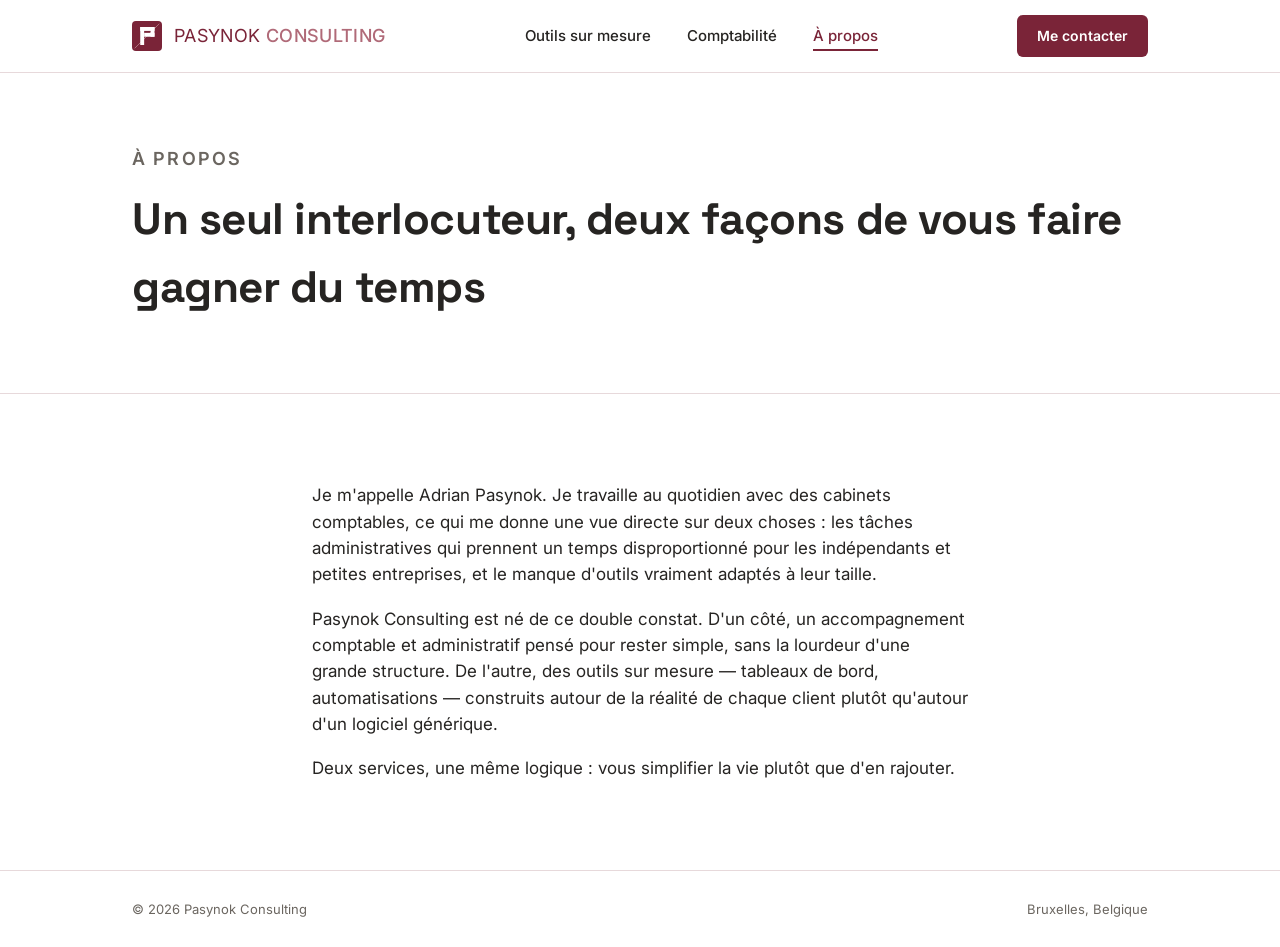
==== apropos.html @ 190b29f3 "Add files via upload" ====
<!DOCTYPE html>
<html lang="fr">
<head>
<meta charset="UTF-8">
<meta name="viewport" content="width=device-width, initial-scale=1.0">
<title>Pasynok Consulting — À propos</title>
<link rel="icon" type="image/svg+xml" href="data:image/svg+xml,%3Csvg xmlns='http://www.w3.org/2000/svg' viewBox='0 0 200 200'%3E%3Crect width='200' height='200' rx='18' fill='%237A2438'/%3E%3Cline x1='18' y1='182' x2='182' y2='18' stroke='%23D9AFB6' stroke-width='5' opacity='0.55'/%3E%3Crect x='55' y='40' width='26' height='120' fill='%23FFFFFF'/%3E%3Crect x='55' y='40' width='95' height='26' fill='%23FFFFFF'/%3E%3Crect x='124' y='40' width='26' height='65' fill='%23FFFFFF'/%3E%3Crect x='81' y='79' width='69' height='26' fill='%23FFFFFF'/%3E%3C/svg%3E">
<link rel="preconnect" href="https://fonts.googleapis.com">
<link rel="preconnect" href="https://fonts.gstatic.com" crossorigin>
<link href="https://fonts.googleapis.com/css2?family=Space+Grotesk:wght@500;700&family=Inter:wght@400;500;600&display=swap" rel="stylesheet">
<link rel="stylesheet" href="style.css">
</head>
<body>

<nav>
  <div class="wrap">
    <a class="brand" href="index.html">
      <svg width="30" height="30" viewBox="0 0 200 200" xmlns="http://www.w3.org/2000/svg">
        <rect width="200" height="200" rx="26" fill="#7A2438"/>
        <line x1="18" y1="182" x2="182" y2="18" stroke="#D9AFB6" stroke-width="6" opacity="0.6"/>
        <rect x="55" y="40" width="26" height="120" fill="#FFFFFF"/>
        <rect x="55" y="40" width="95" height="26" fill="#FFFFFF"/>
        <rect x="124" y="40" width="26" height="65" fill="#FFFFFF"/>
        <rect x="81" y="79" width="69" height="26" fill="#FFFFFF"/>
      </svg>
      <span class="brand-word">PASYNOK <span>CONSULTING</span></span>
    </a>
    <ul>
      <li><a href="index.html">Outils sur mesure</a></li>
      <li><a href="comptabilite.html">Comptabilité</a></li>
      <li><a href="apropos.html" class="active">À propos</a></li>
    </ul>
    <a class="nav-cta" href="contact.html">Me contacter</a>
  </div>
</nav>

<header class="page-header">
  <div class="wrap">
    <p class="eyebrow">À propos</p>
    <h1>Un seul interlocuteur, deux façons de vous faire gagner du temps</h1>
  </div>
</header>

<section class="about-page">
  <div class="wrap about-inner">
    <div class="about-text">
      <p>Je m'appelle Adrian Pasynok. Je travaille au quotidien avec des cabinets comptables, ce qui me donne une vue directe sur deux choses : les tâches administratives qui prennent un temps disproportionné pour les indépendants et petites entreprises, et le manque d'outils vraiment adaptés à leur taille.</p>
      <p>Pasynok Consulting est né de ce double constat. D'un côté, un accompagnement comptable et administratif pensé pour rester simple, sans la lourdeur d'une grande structure. De l'autre, des outils sur mesure — tableaux de bord, automatisations — construits autour de la réalité de chaque client plutôt qu'autour d'un logiciel générique.</p>
      <p>Deux services, une même logique : vous simplifier la vie plutôt que d'en rajouter.</p>
    </div>
  </div>
</section>

<footer>
  <div class="wrap">
    <span>© 2026 Pasynok Consulting</span>
    <span>Bruxelles, Belgique</span>
  </div>
</footer>

</body>
</html>
---- style.css ----
:root {
  --bordeaux: #7A2438;
  --bordeaux-mid: #B06A78;
  --bordeaux-light: #D3A3AC;
  --bordeaux-pale: #F7EEEF;
  --bordeaux-line: #E7D9DB;
  --text: #262422;
  --text-soft: #6B6660;
  --bg: #FFFFFF;
}
* { margin: 0; padding: 0; box-sizing: border-box; }
html { scroll-behavior: smooth; }
body {
  font-family: 'Inter', -apple-system, sans-serif;
  color: var(--text);
  background: var(--bg);
  line-height: 1.55;
}
h1, h2, h3, .mark-word {
  font-family: 'Space Grotesk', 'Inter', sans-serif;
  font-weight: 700;
  letter-spacing: -0.01em;
}
a { color: inherit; }
.wrap { max-width: 1080px; margin: 0 auto; padding: 0 32px; }

/* ===== NAV ===== */
nav {
  position: sticky; top: 0; z-index: 50;
  background: rgba(255,255,255,0.92);
  backdrop-filter: blur(6px);
  border-bottom: 1px solid var(--bordeaux-line);
}
nav .wrap { display: flex; align-items: center; justify-content: space-between; height: 72px; }
.brand { display: flex; align-items: center; text-decoration: none; }
.brand svg { margin-right: 12px; }
.brand-word { font-size: 18px; letter-spacing: 0.02em; color: var(--bordeaux); }
.brand-word span { color: var(--bordeaux-mid); font-weight: 500; }
nav ul { list-style: none; display: flex; font-size: 15px; font-weight: 500; }
nav ul li { margin-right: 36px; }
nav ul li:last-child { margin-right: 0; }
nav ul a { text-decoration: none; color: var(--text); padding-bottom: 4px; border-bottom: 2px solid transparent; }
nav ul a:hover { color: var(--bordeaux); }
nav ul a.active { color: var(--bordeaux); border-bottom: 2px solid var(--bordeaux); }
.nav-cta {
  background: var(--bordeaux); color: #fff !important; padding: 10px 20px;
  border-radius: 6px; font-size: 14px; font-weight: 600; text-decoration: none;
}
@media (max-width: 720px) { nav ul { display: none; } }

/* ===== HERO (home) ===== */
header.hero { padding: 96px 0 88px; }
.hero .wrap { display: flex; flex-direction: column; align-items: flex-start; }
.hero-mark { width: 84px; height: 84px; margin-bottom: 28px; }
.hero h1 { font-size: clamp(34px, 5vw, 54px); line-height: 1.08; max-width: 760px; margin-bottom: 28px; }
.hero h1 em { font-style: normal; color: var(--bordeaux); }
.hero p.lede { font-size: 19px; color: var(--text-soft); max-width: 560px; margin-bottom: 28px; }
.hero-line { width: 64px; height: 3px; background: var(--bordeaux-mid); border: none; margin-bottom: 28px; }
.btn-row { display: flex; flex-wrap: wrap; margin-top: 8px; }
.btn-row > * { margin: 0 16px 12px 0; }
.btn-primary {
  background: var(--bordeaux); color: #fff; padding: 14px 28px; border-radius: 6px;
  text-decoration: none; font-weight: 600; font-size: 15px; display: inline-block;
}
.btn-secondary {
  border: 1.5px solid var(--bordeaux-line); color: var(--text); padding: 14px 28px;
  border-radius: 6px; text-decoration: none; font-weight: 600; font-size: 15px; display: inline-block;
}

/* ===== PAGE HEADER (sous-pages) ===== */
header.page-header { padding: 72px 0 56px; border-bottom: 1px solid var(--bordeaux-line); }
.page-header .eyebrow { margin-bottom: 12px; }
.page-header h1 { font-size: clamp(30px, 4vw, 44px); margin-bottom: 16px; }
.page-header p { font-size: 18px; color: var(--text-soft); max-width: 640px; }

/* ===== SECTION LABEL ===== */
.eyebrow {
  text-transform: uppercase; letter-spacing: 0.12em; font-size: 13px;
  color: var(--bordeaux-mid); font-weight: 600; margin-bottom: 10px;
}

/* ===== SERVICES (grid) ===== */
section.services { padding: 88px 0; background: var(--bordeaux-pale); }
section.services.on-page { padding-top: 72px; }
.services h2 { font-size: 30px; margin-bottom: 8px; }
.services > .wrap > p.section-intro { color: var(--text-soft); max-width: 520px; margin-bottom: 48px; }
.service-grid { display: grid; grid-template-columns: repeat(2, 1fr); gap: 24px; }
@media (max-width: 720px) { .service-grid { grid-template-columns: 1fr; } }
.service-card {
  background: #fff; border: 1px solid var(--bordeaux-line); border-radius: 10px;
  padding: 28px;
}
.service-card .num { font-size: 13px; font-weight: 700; color: var(--bordeaux-light); margin-bottom: 14px; }
.service-card h3 { font-size: 19px; margin-bottom: 10px; }
.service-card p { color: var(--text-soft); font-size: 15px; }

/* ===== COMPTABILITE (deux profils) ===== */
section.profiles { padding: 88px 0; }
.profile-grid { display: grid; grid-template-columns: 1fr 1fr; gap: 28px; margin-top: 40px; }
@media (max-width: 720px) { .profile-grid { grid-template-columns: 1fr; } }
.profile-card {
  border: 1px solid var(--bordeaux-line); border-radius: 12px; padding: 36px;
}
.profile-card .tag {
  display: inline-block; background: var(--bordeaux); color: #fff; font-size: 13px;
  font-weight: 600; padding: 6px 14px; border-radius: 999px; margin-bottom: 18px;
}
.profile-card h3 { font-size: 22px; margin-bottom: 14px; }
.profile-card p { color: var(--text-soft); font-size: 16px; }
.profile-card p + p { margin-top: 12px; }

/* ===== ABOUT ===== */
section.about-page { padding: 88px 0; }
.about-inner { display: flex; align-items: flex-start; max-width: 720px; }
.about-text { font-size: 17px; color: var(--text); }
.about-text p + p { margin-top: 18px; }

/* ===== CONTACT ===== */
section.contact { padding: 96px 0; text-align: center; }
section.contact.on-page { padding-top: 72px; }
.contact h2 { font-size: 32px; margin-bottom: 14px; }
.contact p.lede { color: var(--text-soft); font-size: 17px; margin-bottom: 36px; }
.contact-links { display: flex; justify-content: center; flex-wrap: wrap; }
.contact-links > * { margin: 0 10px 12px; }

footer { border-top: 1px solid var(--bordeaux-line); padding: 28px 0; }
footer .wrap { display: flex; justify-content: space-between; align-items: center; font-size: 13px; color: var(--text-soft); }
@media (max-width: 560px) { footer .wrap { flex-direction: column; gap: 8px; } }
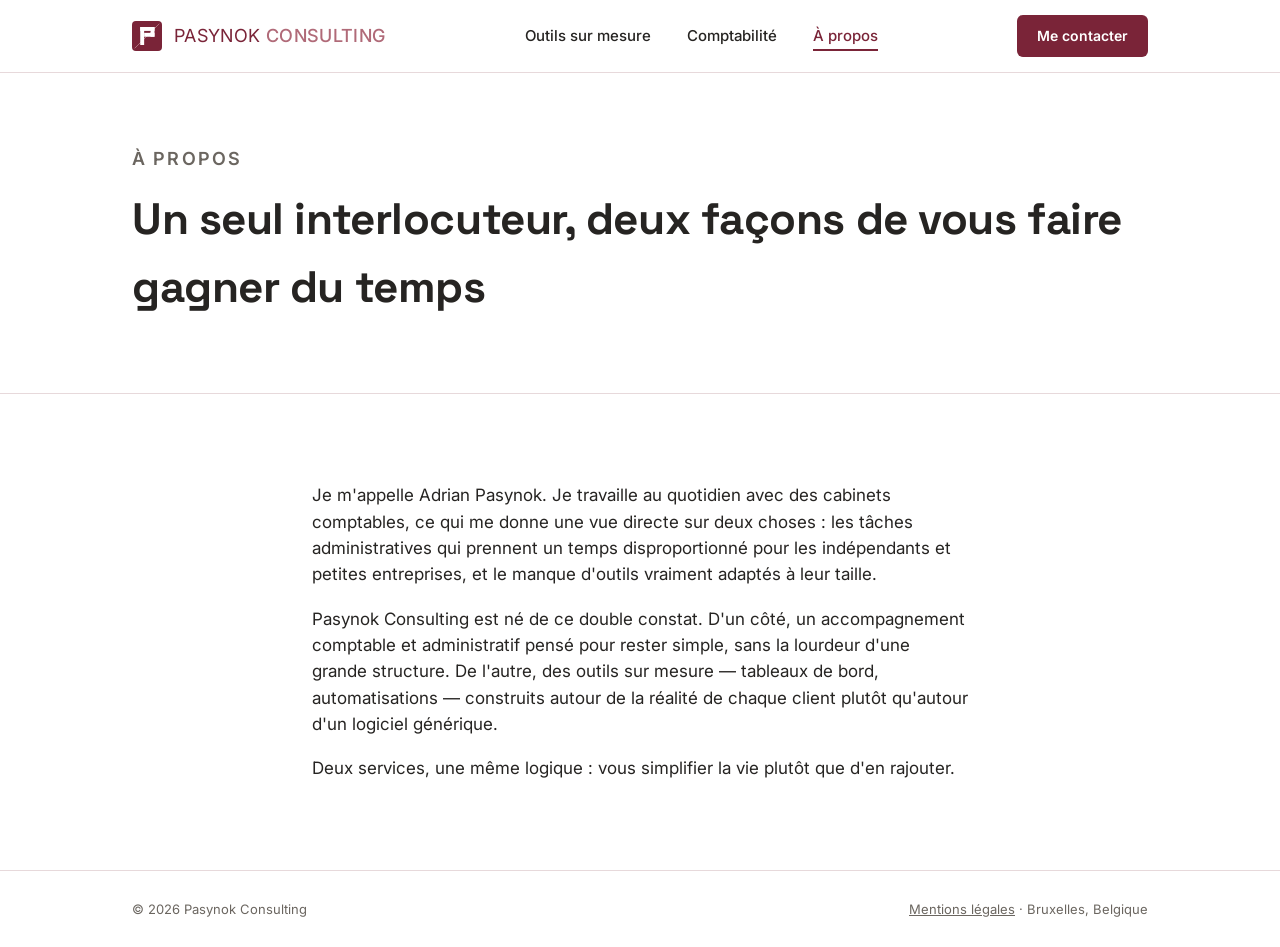
==== commit 082a2325: "Add files via upload" ====
--- a/apropos.html
+++ b/apropos.html
@@ -54,7 +54,7 @@
 <footer>
   <div class="wrap">
     <span>© 2026 Pasynok Consulting</span>
-    <span>Bruxelles, Belgique</span>
+    <span><a href="mentions-legales.html">Mentions légales</a> · Bruxelles, Belgique</span>
   </div>
 </footer>
 
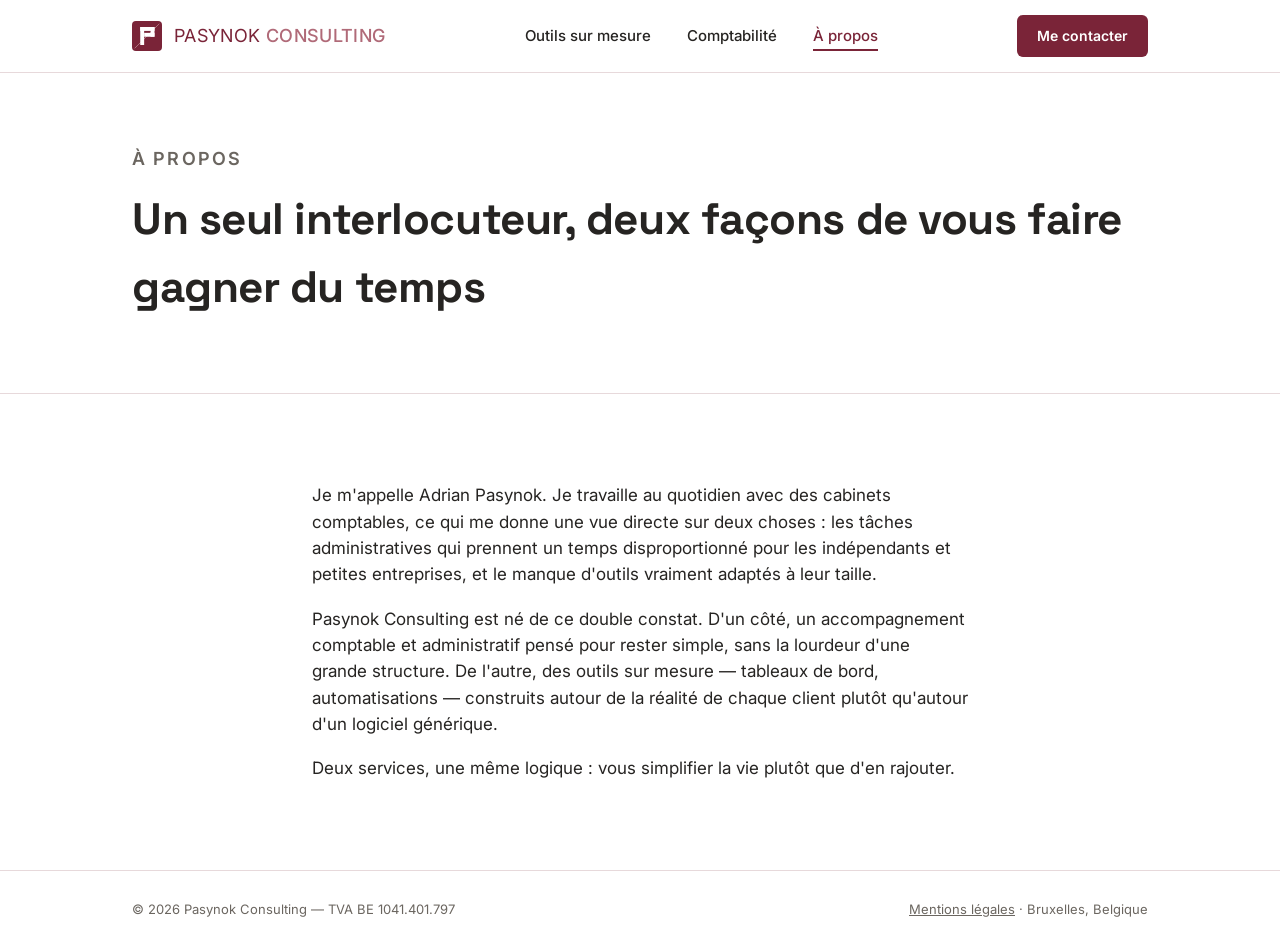
==== commit 8f91a889: "Add files via upload" ====
--- a/apropos.html
+++ b/apropos.html
@@ -53,7 +53,7 @@
 
 <footer>
   <div class="wrap">
-    <span>© 2026 Pasynok Consulting</span>
+    <span>© 2026 Pasynok Consulting — TVA BE 1041.401.797</span>
     <span><a href="mentions-legales.html">Mentions légales</a> · Bruxelles, Belgique</span>
   </div>
 </footer>
--- a/style.css
+++ b/style.css
@@ -9,12 +9,15 @@
   --bg: #FFFFFF;
 }
 * { margin: 0; padding: 0; box-sizing: border-box; }
-html { scroll-behavior: smooth; }
+html { scroll-behavior: smooth; height: 100%; }
 body {
   font-family: 'Inter', -apple-system, sans-serif;
   color: var(--text);
   background: var(--bg);
   line-height: 1.55;
+  display: flex;
+  flex-direction: column;
+  min-height: 100vh;
 }
 h1, h2, h3, .mark-word {
   font-family: 'Space Grotesk', 'Inter', sans-serif;
@@ -123,6 +126,6 @@
 .contact-links { display: flex; justify-content: center; flex-wrap: wrap; }
 .contact-links > * { margin: 0 10px 12px; }
 
-footer { border-top: 1px solid var(--bordeaux-line); padding: 28px 0; }
+footer { border-top: 1px solid var(--bordeaux-line); padding: 28px 0; margin-top: auto; }
 footer .wrap { display: flex; justify-content: space-between; align-items: center; font-size: 13px; color: var(--text-soft); }
 @media (max-width: 560px) { footer .wrap { flex-direction: column; gap: 8px; } }
